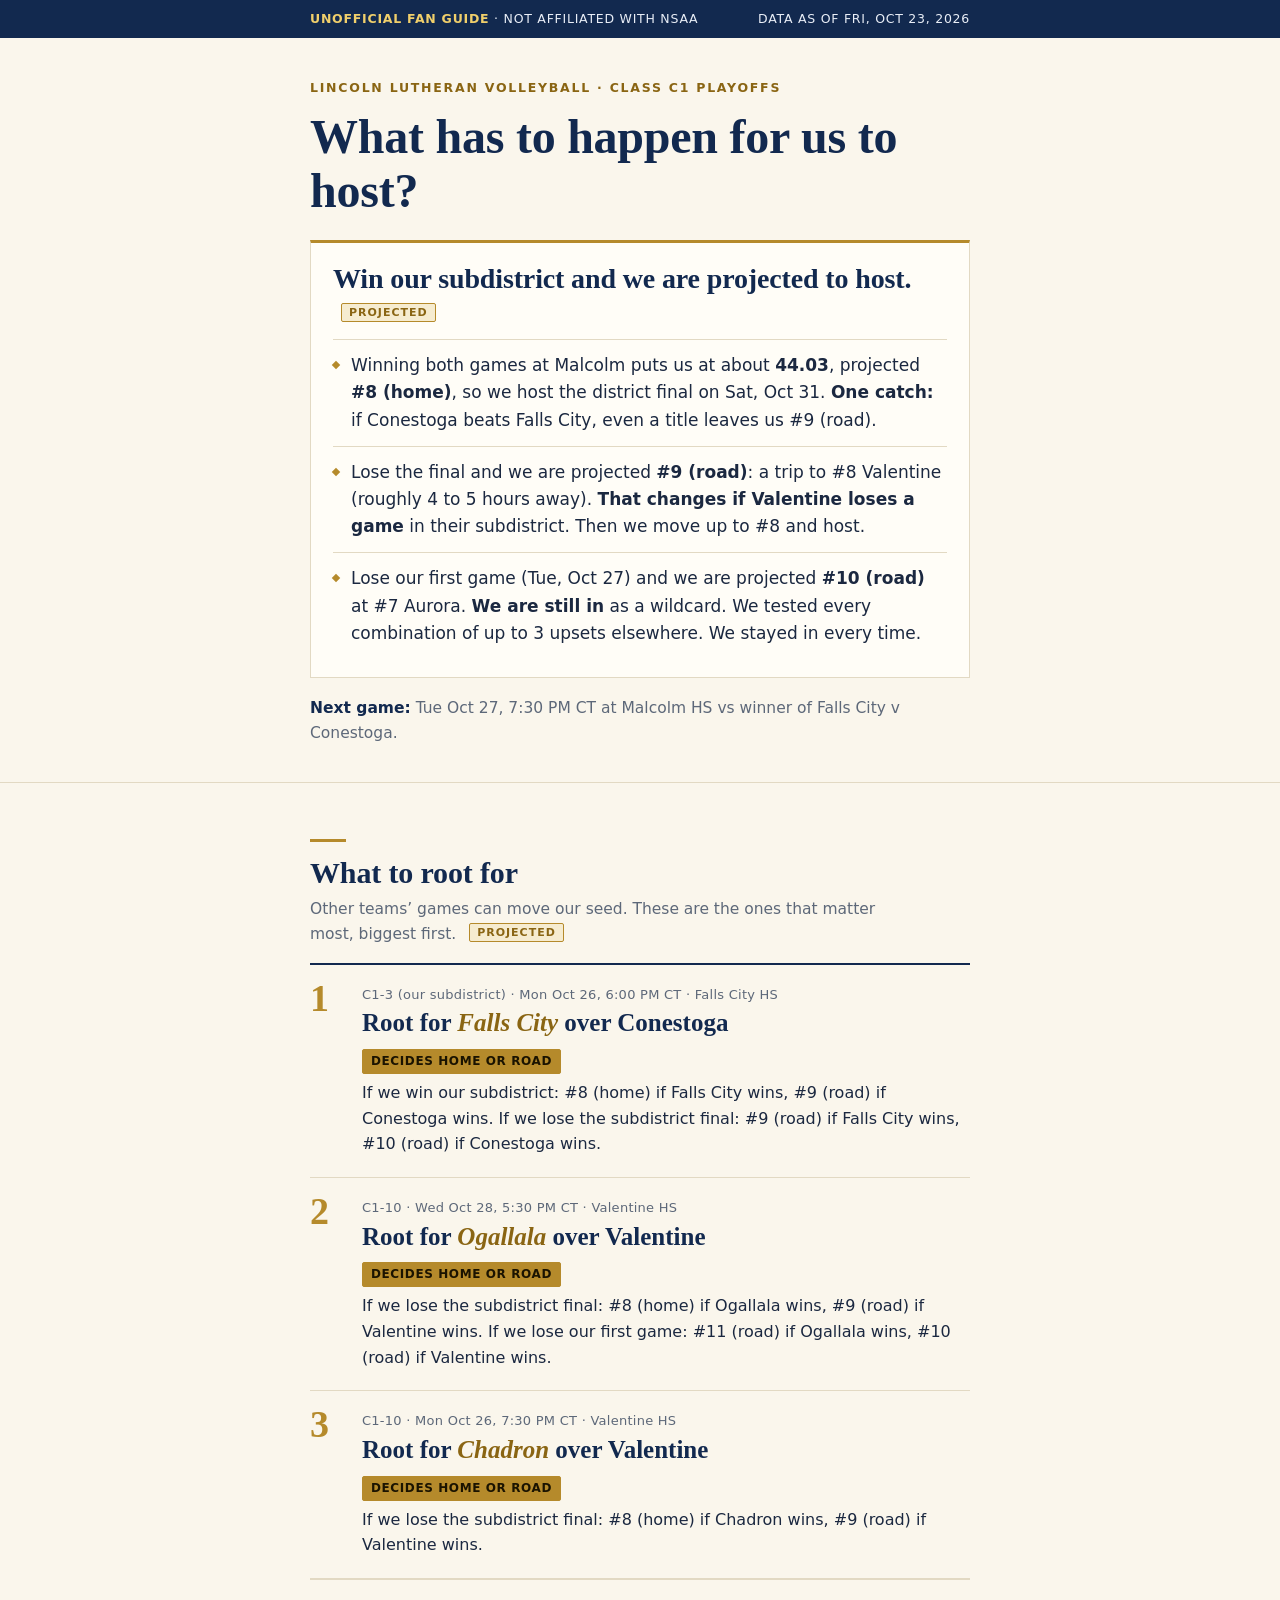
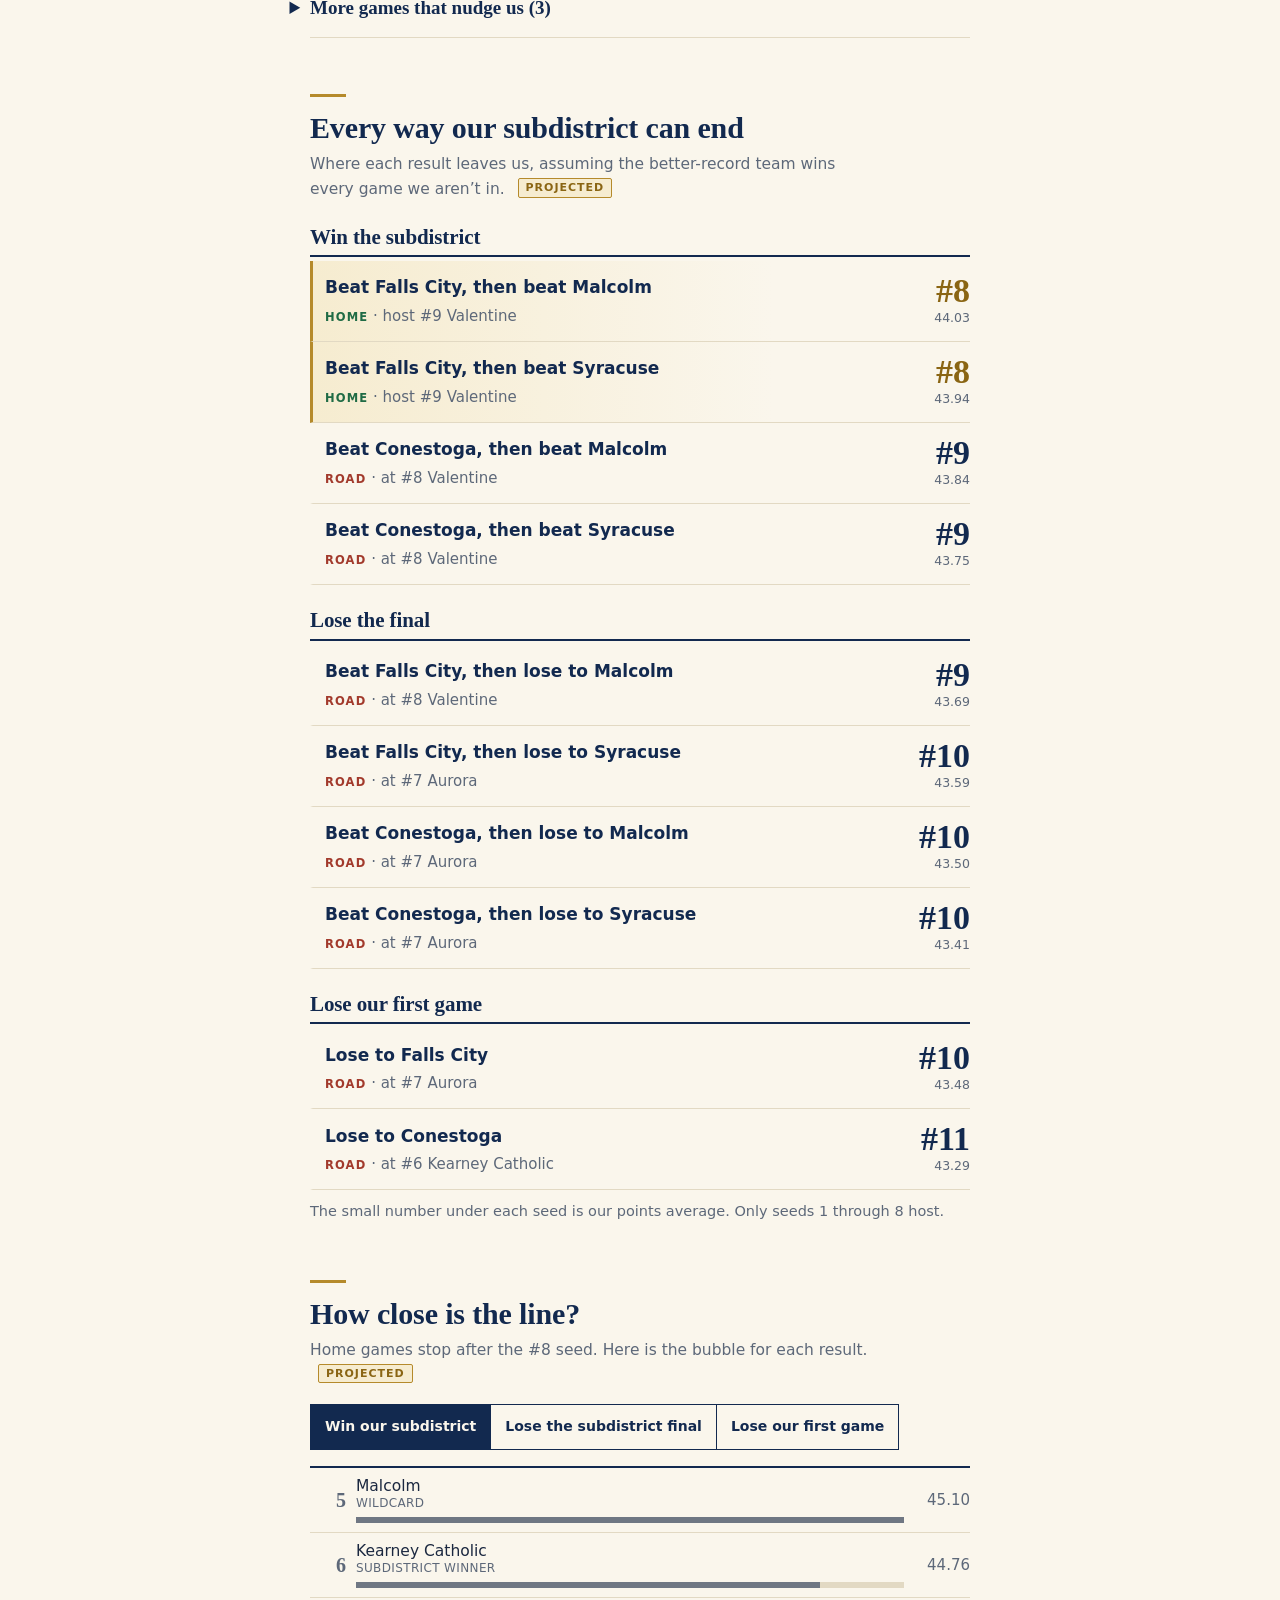
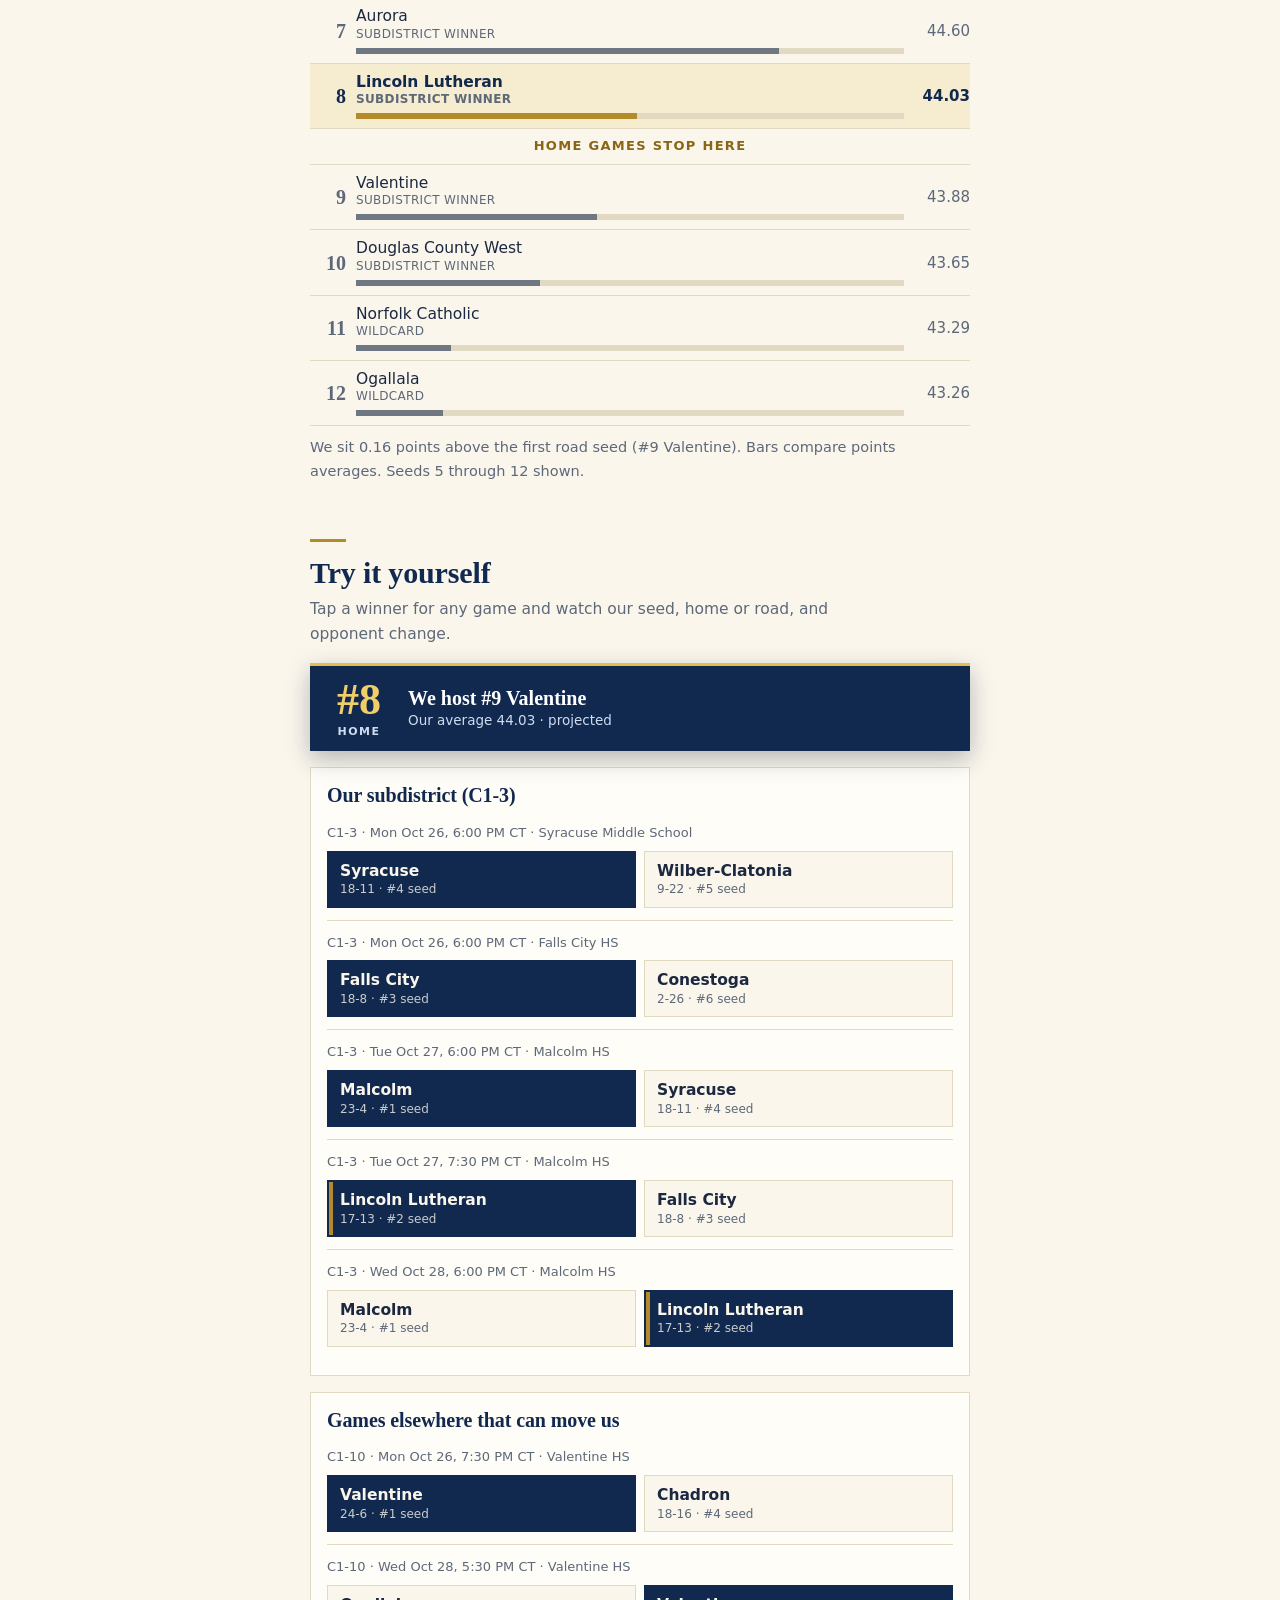
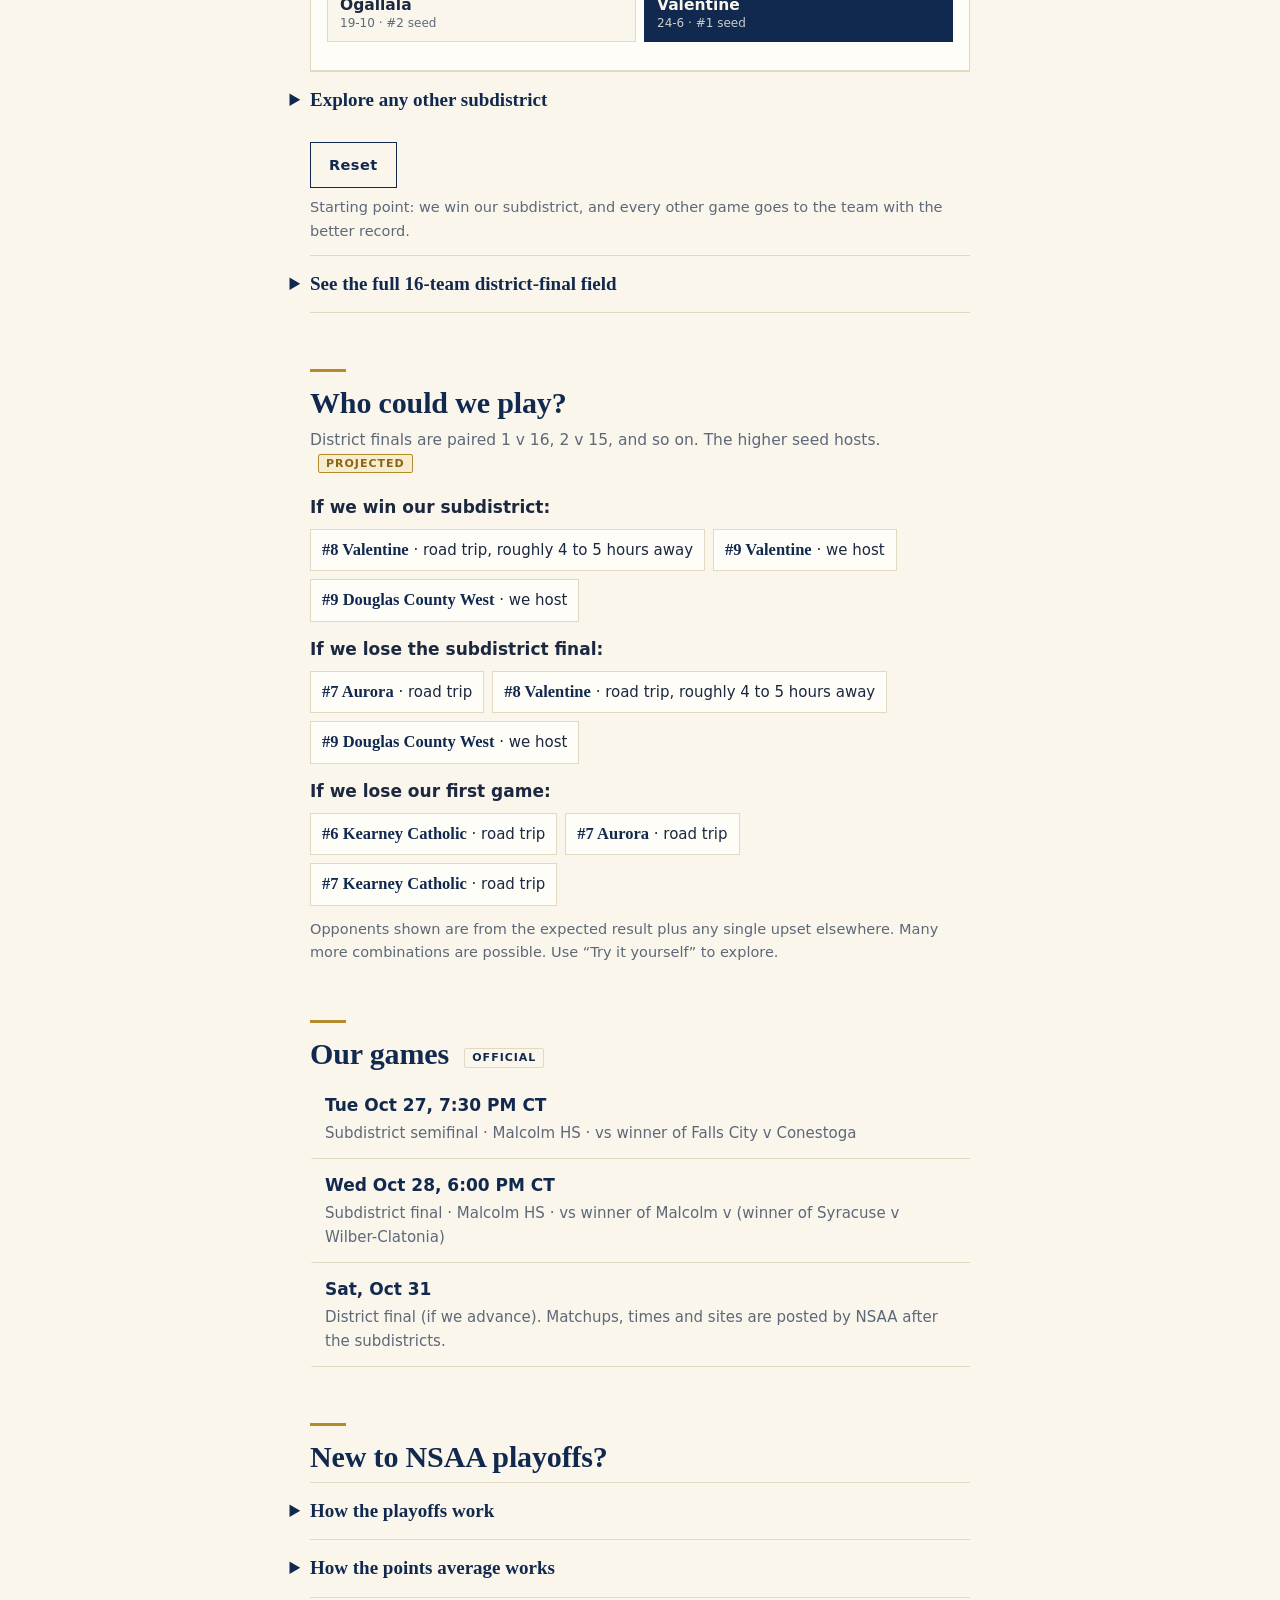
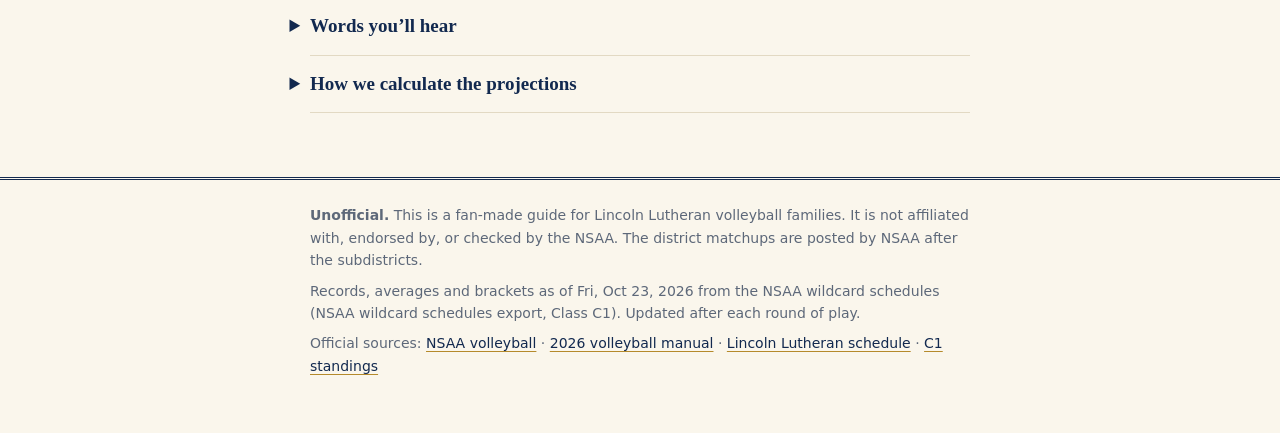
==== index.html @ bde87df2 "Add files via upload" ====
<!doctype html>
<html lang="en">
<head>
<meta charset="utf-8">
<meta name="viewport" content="width=device-width, initial-scale=1, viewport-fit=cover">
<meta name="robots" content="noindex, nofollow">
<title>Lincoln Lutheran Volleyball: Playoff Guide</title>
<meta name="description" content="What has to happen for Lincoln Lutheran volleyball to host the C1 district final, who we could play, and what to root for. Unofficial fan guide.">
<meta property="og:title" content="Lincoln Lutheran Volleyball: Playoff Guide">
<meta property="og:description" content="What has to happen, who we could play, and what to root for. Unofficial fan guide, not affiliated with NSAA.">
<meta name="theme-color" content="#12294f">
<link rel="stylesheet" href="styles.css">
</head>
<body>

<div class="banner" role="note">
  <div class="wrap">
    <span><b>Unofficial fan guide</b> &middot; Not affiliated with NSAA</span>
    <span id="asof">Data as of &hellip;</span>
  </div>
</div>

<header class="hero">
  <div class="wrap">
    <div class="kicker">Lincoln Lutheran Volleyball &middot; Class C1 playoffs</div>
    <h1>What has to happen for us to host?</h1>
    <div class="answer" id="answer"></div>
    <p class="next" id="next"></p>
  </div>
</header>

<main class="wrap">
  <noscript><p>This guide needs JavaScript turned on to calculate the scenarios.</p></noscript>

  <section aria-labelledby="h-root">
    <h2 id="h-root">What to root for</h2>
    <p class="sub">Other teams&rsquo; games can move our seed. These are the ones that matter most, biggest first. <span class="chip proj">Projected</span></p>
    <div class="roots" id="roots"></div>
    <div id="more-roots"></div>
  </section>

  <section aria-labelledby="h-paths">
    <h2 id="h-paths">Every way our subdistrict can end</h2>
    <p class="sub">Where each result leaves us, assuming the better-record team wins every game we aren&rsquo;t in. <span class="chip proj">Projected</span></p>
    <div id="paths"></div>
  </section>

  <section aria-labelledby="h-line">
    <h2 id="h-line">How close is the line?</h2>
    <p class="sub">Home games stop after the #8 seed. Here is the bubble for each result. <span class="chip proj">Projected</span></p>
    <div class="seg" id="seg" role="group" aria-label="Pick a result"></div>
    <div class="ladder" id="ladder"></div>
    <p class="small muted" id="ladder-cap" style="margin-top:10px"></p>
  </section>

  <section aria-labelledby="h-try">
    <h2 id="h-try">Try it yourself</h2>
    <p class="sub">Tap a winner for any game and watch our seed, home or road, and opponent change.</p>
    <div class="result" id="result" aria-live="polite"></div>
    <div class="panel"><h3>Our subdistrict (C1-3)</h3><div id="pick-ours"></div></div>
    <div class="panel"><h3>Games elsewhere that can move us</h3><div id="pick-else"></div></div>
    <details id="all-subs-wrap"><summary>Explore any other subdistrict</summary><div id="all-subs"></div></details>
    <button class="reset" id="reset" type="button">Reset</button>
    <p class="small muted" style="margin-top:8px">Starting point: we win our subdistrict, and every other game goes to the team with the better record.</p>
    <details id="field-wrap"><summary>See the full 16-team district-final field</summary><div id="field"></div></details>
  </section>

  <section aria-labelledby="h-opp">
    <h2 id="h-opp">Who could we play?</h2>
    <p class="sub">District finals are paired 1 v 16, 2 v 15, and so on. The higher seed hosts. <span class="chip proj">Projected</span></p>
    <div id="opps"></div>
  </section>

  <section aria-labelledby="h-sched">
    <h2 id="h-sched">Our games <span class="chip off">Official</span></h2>
    <div id="sched"></div>
  </section>

  <section aria-labelledby="h-learn">
    <h2 id="h-learn">New to NSAA playoffs?</h2>
    <details>
      <summary>How the playoffs work</summary>
      <dl>
        <dt>1. Subdistrict</dt><dd>Our group of 6 teams plays a single-elimination tournament. Only the winner moves on. We&rsquo;re the #2 seed.</dd>
        <dt>2. District final</dt><dd>16 teams: the 10 subdistrict winners plus the 6 best of the teams that lost, ranked by points average. They are paired 1 v 16, 2 v 15, down to 8 v 9. The higher seed hosts. One match, win or go home.</dd>
        <dt>3. State</dt><dd>The 8 district-final winners go to state in Lincoln, Nov 4 to 7.</dd>
      </dl>
    </details>
    <details>
      <summary>How the points average works</summary>
      <p>Every match earns points, even a loss. The amount depends on the other team&rsquo;s win rate. Our average is total points divided by games played. Playing a bigger class adds bonus points (+2 for Class B, +3 for Class A).</p>
      <div class="scroll"><table class="tbl"><thead><tr><th>Other team&rsquo;s win rate</th><th>Win</th><th>Loss</th></tr></thead><tbody>
        <tr><td>75% or more</td><td>50</td><td>39</td></tr>
        <tr><td>50% to 74%</td><td>47</td><td>36</td></tr>
        <tr><td>25% to 49%</td><td>44</td><td>33</td></tr>
        <tr><td>Under 25%</td><td>41</td><td>30</td></tr>
      </tbody></table></div>
      <p class="small" style="margin-top:10px">Two surprises for parents: a win over a weak team can <em>lower</em> our average if it&rsquo;s worth less than what we already have, and points are recalculated as opponents&rsquo; records change, so our average can move even when we don&rsquo;t play. That&rsquo;s why we root for strong teams to win.</p>
    </details>
    <details>
      <summary>Words you&rsquo;ll hear</summary>
      <dl>
        <dt>Seed</dt><dd>Our rank in the 16-team district-final field, from our points average.</dd>
        <dt>Host</dt><dd>Seeds 1 through 8 play at home in the district final. Seeds 9 through 16 travel.</dd>
        <dt>Wildcard</dt><dd>A team that lost its subdistrict but is one of the 6 best by average, so it still reaches the district final.</dd>
        <dt>Official vs. projected</dt><dd>Records, averages, brackets and times come from NSAA. Seeds, home or road, and opponents are our projections until NSAA posts the district matchups.</dd>
      </dl>
    </details>
    <details>
      <summary>How we calculate the projections</summary>
      <p>Our scenario engine uses NSAA&rsquo;s published rules and your team&rsquo;s real schedule data. It re-scores every team&rsquo;s games as records change, picks the 16-team field, and seeds it by average. For games we can&rsquo;t control, it assumes the team with the better record wins, which is why we show &ldquo;what if&rdquo; results instead of odds.</p>
      <p class="small muted">Not modeled: playoff games in other classes that could change an opponent&rsquo;s record, and any NSAA tie-break details. Always check NSAA for the official word.</p>
    </details>
  </section>
</main>

<footer>
  <div class="wrap">
    <p><b>Unofficial.</b> This is a fan-made guide for Lincoln Lutheran volleyball families. It is not affiliated with, endorsed by, or checked by the NSAA. The district matchups are posted by NSAA after the subdistricts.</p>
    <p id="foot-asof"></p>
    <p>Official sources: <a href="https://nsaahome.org/volleyball/">NSAA volleyball</a> &middot; <a href="https://secure.nsaahome.org/textfile/volley/vbmanual.pdf">2026 volleyball manual</a> &middot; <a href="https://secure.nsaahome.org/wildcards/schedules/index.php?class=C1&amp;sid=78&amp;sport=vb">Lincoln Lutheran schedule</a> &middot; <a href="https://secure.nsaahome.org/nsaaforms/regions/standings.php?sport=vb&amp;class=C1">C1 standings</a></p>
  </div>
</footer>

<script src="data.js"></script>
<script src="engine.js"></script>
<script src="app.js"></script>
</body>
</html>
---- styles.css ----
/* Lincoln Lutheran Playoff Guide: editorial navy, cream and gold.
   System fonts only (no external requests). */
:root {
  --serif: "Iowan Old Style", "Palatino Linotype", Palatino, "Book Antiqua", Charter, Georgia, serif;
  --sans: system-ui, -apple-system, "Segoe UI", Roboto, "Helvetica Neue", Arial, sans-serif;
  --paper: #faf6ec;
  --panel: #fffdf7;
  --ink: #1b2840;
  --head: #12294f;
  --muted: #5d6879;
  --line: #e2d9c3;
  --rule: #12294f;
  --gold: #b58a2b;
  --gold-text: #8a6513;
  --gold-soft: #f6ecd0;
  --good: #1f6b45;
  --bad: #a23a2c;
  --strip: #12294f;
  --focus: #1f6feb;
  color-scheme: light;
}
@media (prefers-color-scheme: dark) {
  :root:not([data-theme="light"]) {
    --paper: #0b1a33; --panel: #112447; --ink: #e9eef7; --head: #f6f1e0; --muted: #a5b3c9; --line: #25406b;
    --rule: #e6bd4a; --gold: #e6bd4a; --gold-text: #e6bd4a; --gold-soft: #2f2711; --good: #74c9a0; --bad: #f0968a;
    --strip: #0e2142; --focus: #7db4ff; color-scheme: dark;
  }
}
* { box-sizing: border-box; }
html { -webkit-text-size-adjust: 100%; scroll-behavior: smooth; }
@media (prefers-reduced-motion: reduce) { html { scroll-behavior: auto; } * { transition: none !important; } }
body { margin: 0; background: var(--paper); color: var(--ink); font: 17px/1.6 var(--sans); padding-bottom: env(safe-area-inset-bottom, 0); }
:focus-visible { outline: 3px solid var(--focus); outline-offset: 2px; }
.wrap { max-width: 700px; margin: 0 auto; padding: 0 20px; }
h1, h2, h3, .cond { font-family: var(--serif); font-weight: 600; color: var(--head); letter-spacing: -0.005em; line-height: 1.12; margin: 0; }
h1 { font-size: clamp(34px, 8vw, 48px); }
h2 { font-size: 30px; margin: 56px 0 8px; }
h3 { font-size: 20px; margin: 0 0 4px; }
p { margin: 0 0 12px; }
a { color: var(--head); text-decoration-color: var(--gold); text-underline-offset: 3px; }
.muted { color: var(--muted); }
.small { font-size: 14.5px; }
.sub { color: var(--muted); font-size: 15.5px; margin: 0 0 16px; max-width: 58ch; }
h2::before { content: ""; display: block; width: 36px; height: 3px; background: var(--gold); margin-bottom: 14px; }

/* top strip */
.banner { background: var(--strip); color: #e9eef7; font-size: 12.5px; letter-spacing: .06em; text-transform: uppercase; }
.banner .wrap { padding-top: 9px; padding-bottom: 9px; display: flex; gap: 4px 16px; flex-wrap: wrap; justify-content: space-between; }
.banner b { color: #f0cf6b; font-weight: 700; }

/* hero */
.hero { padding: 40px 0 36px; border-bottom: 1px solid var(--line); }
.kicker { color: var(--gold-text); font-weight: 700; font-size: 12.5px; letter-spacing: .14em; text-transform: uppercase; margin-bottom: 12px; }
.hero h1 { margin-bottom: 22px; }
.answer { background: var(--panel); border: 1px solid var(--line); border-top: 3px solid var(--gold); padding: 20px 22px 18px; }
.answer .big { font-size: 28px; margin-bottom: 14px; }
.answer ul { margin: 0; padding: 0; list-style: none; }
.answer li { padding: 12px 0 12px 18px; border-top: 1px solid var(--line); position: relative; }
.answer li::before { content: ""; position: absolute; left: 0; top: 22px; width: 6px; height: 6px; background: var(--gold); transform: rotate(45deg); }
.next { margin: 18px 0 0; font-size: 15.5px; color: var(--muted); }
.next b { color: var(--head); }

/* chips and tags */
.chip { display: inline-block; font: 700 11px/1.6 var(--sans); letter-spacing: .09em; text-transform: uppercase; padding: 0 7px; margin-left: 8px; vertical-align: 3px; border: 1px solid; border-radius: 2px; }
.chip.proj { color: var(--gold-text); border-color: var(--gold); background: var(--gold-soft); }
.chip.off { color: var(--head); border-color: var(--line); background: transparent; }
.tag { display: inline-block; font-size: 12px; font-weight: 700; letter-spacing: .05em; text-transform: uppercase; padding: 2px 8px; margin: 0 6px 6px 0; border: 1px solid var(--line); color: var(--muted); border-radius: 2px; }
.tag.host { background: var(--gold); border-color: var(--gold); color: #1a1300; }
.tag.mid { border-color: var(--head); color: var(--head); }

/* rooting list (numbered) */
.roots { counter-reset: r; border-top: 2px solid var(--rule); }
.root { counter-increment: r; padding: 20px 0 20px 52px; border-bottom: 1px solid var(--line); position: relative; }
.root::before { content: counter(r); position: absolute; left: 0; top: 14px; font: 600 38px/1 var(--serif); color: var(--gold); width: 40px; text-align: left; }
details .root::before { content: ""; }
details .root { padding-left: 0; counter-increment: none; }
.root .when { font-size: 13px; color: var(--muted); letter-spacing: .02em; }
.root .pick { font: 600 25px/1.18 var(--serif); color: var(--head); margin: 3px 0 8px; }
.root .pick em { font-style: italic; color: var(--gold-text); }
.root .why { font-size: 16px; margin: 0; color: var(--ink); }

/* scoreboard-style scenario table */
.group { margin-top: 24px; }
.group h3 { display: flex; justify-content: space-between; align-items: baseline; gap: 8px; padding-bottom: 6px; border-bottom: 2px solid var(--rule); font-size: 21px; }
.row { display: grid; grid-template-columns: 1fr auto; gap: 2px 14px; padding: 13px 0 13px 12px; border-bottom: 1px solid var(--line); align-items: center; border-left: 3px solid transparent; }
.row.host { border-left-color: var(--gold); background: linear-gradient(90deg, var(--gold-soft), transparent 70%); }
.row .how { font-weight: 600; color: var(--head); }
.row .res { font-size: 15px; color: var(--muted); grid-column: 1; }
.row .seedbox { grid-column: 2; grid-row: 1 / span 2; text-align: right; min-width: 70px; }
.seedbox .n { font: 600 34px/1 var(--serif); color: var(--head); font-variant-numeric: lining-nums; }
.row.host .seedbox .n { color: var(--gold-text); }
.seedbox .a { font-size: 12.5px; color: var(--muted); font-variant-numeric: tabular-nums; }
.hr { font-weight: 800; font-size: 11.5px; letter-spacing: .1em; text-transform: uppercase; }
.hr.home { color: var(--good); } .hr.road { color: var(--bad); }

/* the bubble: points ladder */
.seg { display: flex; flex-wrap: wrap; gap: 0; margin: 4px 0 16px; border: 1px solid var(--head); width: fit-content; max-width: 100%; }
.seg button { font: 600 14px/1.2 var(--sans); padding: 10px 14px; min-height: 44px; border: 0; border-right: 1px solid var(--head); background: transparent; color: var(--head); cursor: pointer; }
.seg button:last-child { border-right: 0; }
.seg button[aria-pressed="true"] { background: var(--head); color: var(--paper); }
.ladder { border-top: 2px solid var(--rule); }
.lrow { display: grid; grid-template-columns: 36px 1fr 56px; gap: 10px; align-items: center; padding: 9px 0; border-bottom: 1px solid var(--line); }
.lrow .s { font: 600 20px/1 var(--serif); color: var(--muted); text-align: right; }
.lrow .t { font-size: 15.5px; line-height: 1.25; }
.lrow .t small { display: block; font-size: 12px; color: var(--muted); letter-spacing: .03em; text-transform: uppercase; }
.lrow .bar { height: 6px; background: var(--line); margin-top: 6px; position: relative; }
.lrow .bar i { position: absolute; left: 0; top: 0; bottom: 0; background: var(--head); opacity: .55; }
.lrow .v { text-align: right; font-size: 15px; font-variant-numeric: tabular-nums; color: var(--muted); }
.lrow.us { background: var(--gold-soft); }
.lrow.us .s, .lrow.us .t, .lrow.us .v { color: var(--head); font-weight: 700; }
.lrow.us .bar i { background: var(--gold); opacity: 1; }
.lrow.cut { border-bottom: 2px dashed var(--gold); }
.lcap { font-size: 13px; color: var(--gold-text); text-align: center; letter-spacing: .1em; text-transform: uppercase; font-weight: 700; padding: 7px 0; border-bottom: 1px solid var(--line); }

/* scoreboard result strip (picker) */
.panel { background: var(--panel); border: 1px solid var(--line); padding: 16px; margin-top: 16px; }
.result { position: sticky; top: 8px; z-index: 5; background: var(--strip); color: #fff; padding: 12px 16px; display: grid; grid-template-columns: auto 1fr; gap: 16px; align-items: center; border-top: 3px solid #e6bd4a; box-shadow: 0 8px 22px rgba(10, 20, 45, .28); }
.result .n { font: 600 44px/1 var(--serif); color: #f0cf6b; text-align: center; min-width: 66px; }
.result .n small { display: block; font: 700 11px/1.4 var(--sans); letter-spacing: .14em; color: #cfdcf0; margin-top: 2px; }
.result .t { font: 600 20px/1.2 var(--serif); }
.result .s { font-size: 13.5px; color: #cfdcf0; }
.game { padding: 12px 0; border-bottom: 1px solid var(--line); }
.game:last-child { border-bottom: 0; }
.game .meta { font-size: 13px; color: var(--muted); margin-bottom: 7px; }
.pickrow { display: grid; grid-template-columns: 1fr 1fr; gap: 8px; }
button.team { font: 600 15.5px/1.2 var(--sans); text-align: left; padding: 10px 12px; min-height: 52px; border: 1px solid var(--line); background: var(--paper); color: var(--ink); cursor: pointer; }
button.team small { display: block; font-weight: 500; font-size: 12px; color: var(--muted); margin-top: 2px; }
button.team[aria-pressed="true"] { border: 2px solid var(--head); background: var(--head); color: var(--paper); padding: 9px 11px; }
button.team[aria-pressed="true"] small { color: inherit; opacity: .8; }
button.team.us { box-shadow: inset 4px 0 0 var(--gold); }
button.reset { font: 700 14.5px/1 var(--sans); padding: 12px 18px; min-height: 46px; border: 1px solid var(--head); background: transparent; color: var(--head); cursor: pointer; margin-top: 14px; letter-spacing: .03em; }
.tbl { width: 100%; border-collapse: collapse; font-size: 15px; }
.tbl th, .tbl td { text-align: left; padding: 8px 10px 8px 0; border-bottom: 1px solid var(--line); vertical-align: top; }
.tbl th { color: var(--muted); font-size: 12px; letter-spacing: .08em; text-transform: uppercase; border-bottom: 2px solid var(--rule); }
.tbl tr.us td { background: var(--gold-soft); font-weight: 700; }
.scroll { overflow-x: auto; }

/* opponents */
.opps { display: flex; flex-wrap: wrap; gap: 8px; margin: 8px 0 12px; }
.opp { border: 1px solid var(--line); background: var(--panel); padding: 7px 11px; font-size: 15px; }
.opp b { color: var(--head); font-family: var(--serif); font-size: 16.5px; }

details { border-top: 1px solid var(--line); padding: 0; margin: 0; }
details:last-of-type { border-bottom: 1px solid var(--line); }
details[open] { padding-bottom: 14px; }
summary { cursor: pointer; font: 600 19px/1.3 var(--serif); color: var(--head); padding: 16px 0; min-height: 52px; list-style-position: outside; }
details h3 { margin-top: 14px; }
dl { margin: 4px 0 0; } dt { font-weight: 700; color: var(--head); margin-top: 12px; } dd { margin: 2px 0 0; }

footer { margin-top: 64px; padding: 24px 0 48px; border-top: 3px double var(--rule); color: var(--muted); font-size: 14px; }
footer p { margin-bottom: 8px; }
noscript p { background: #fff3cd; padding: 12px; margin: 16px; color: #3b2f00; }
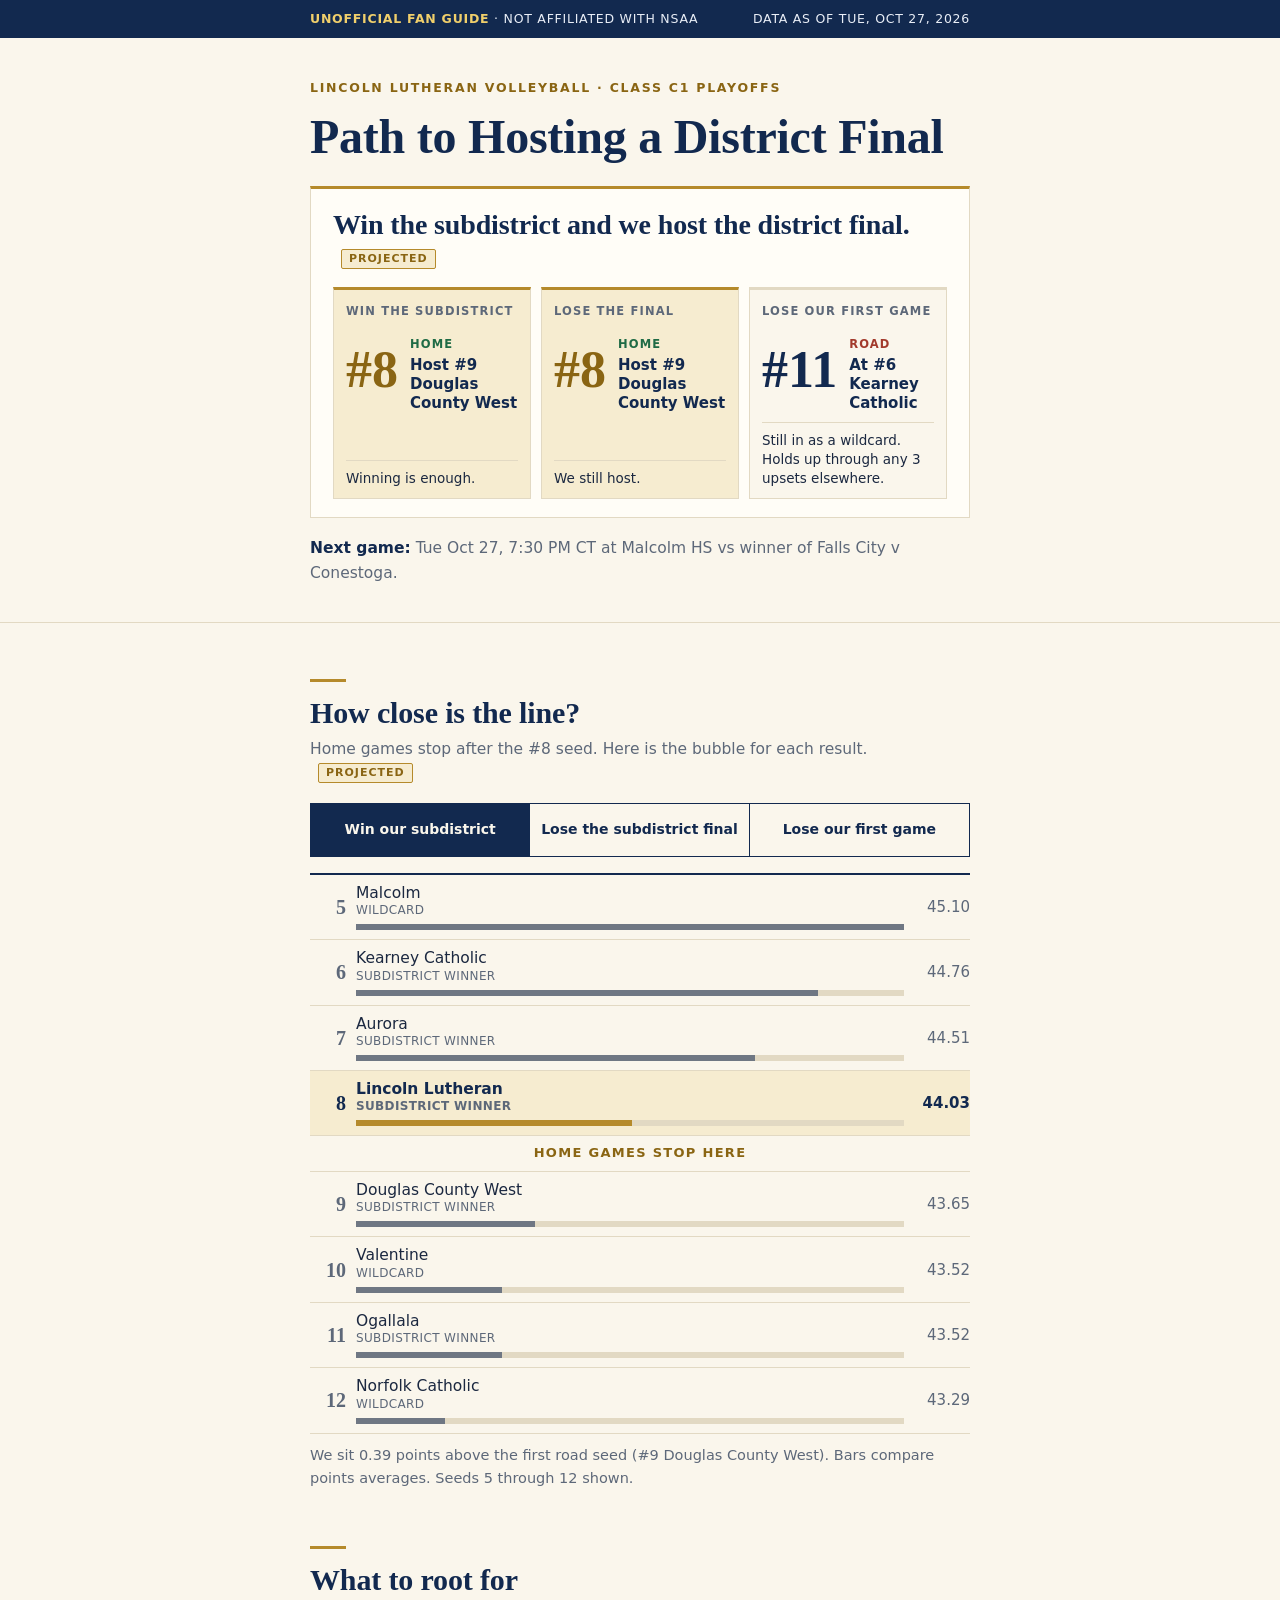
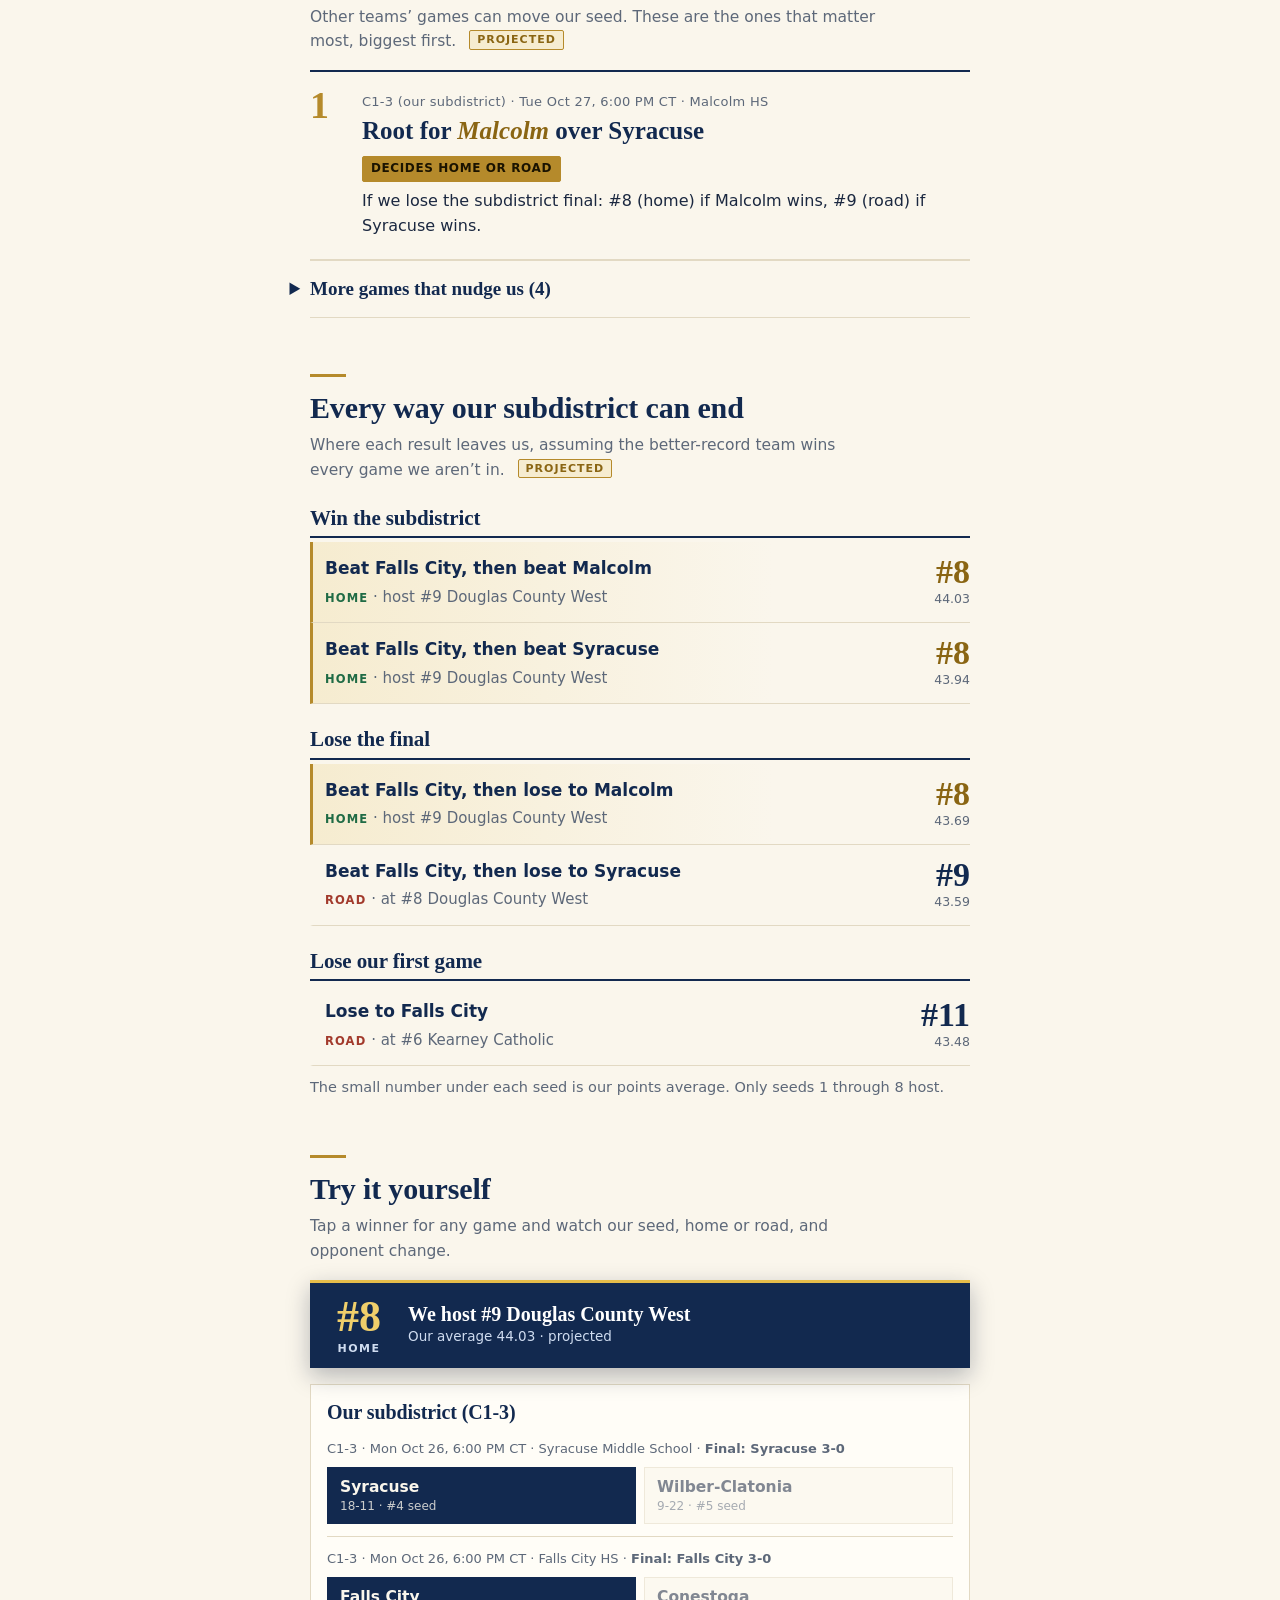
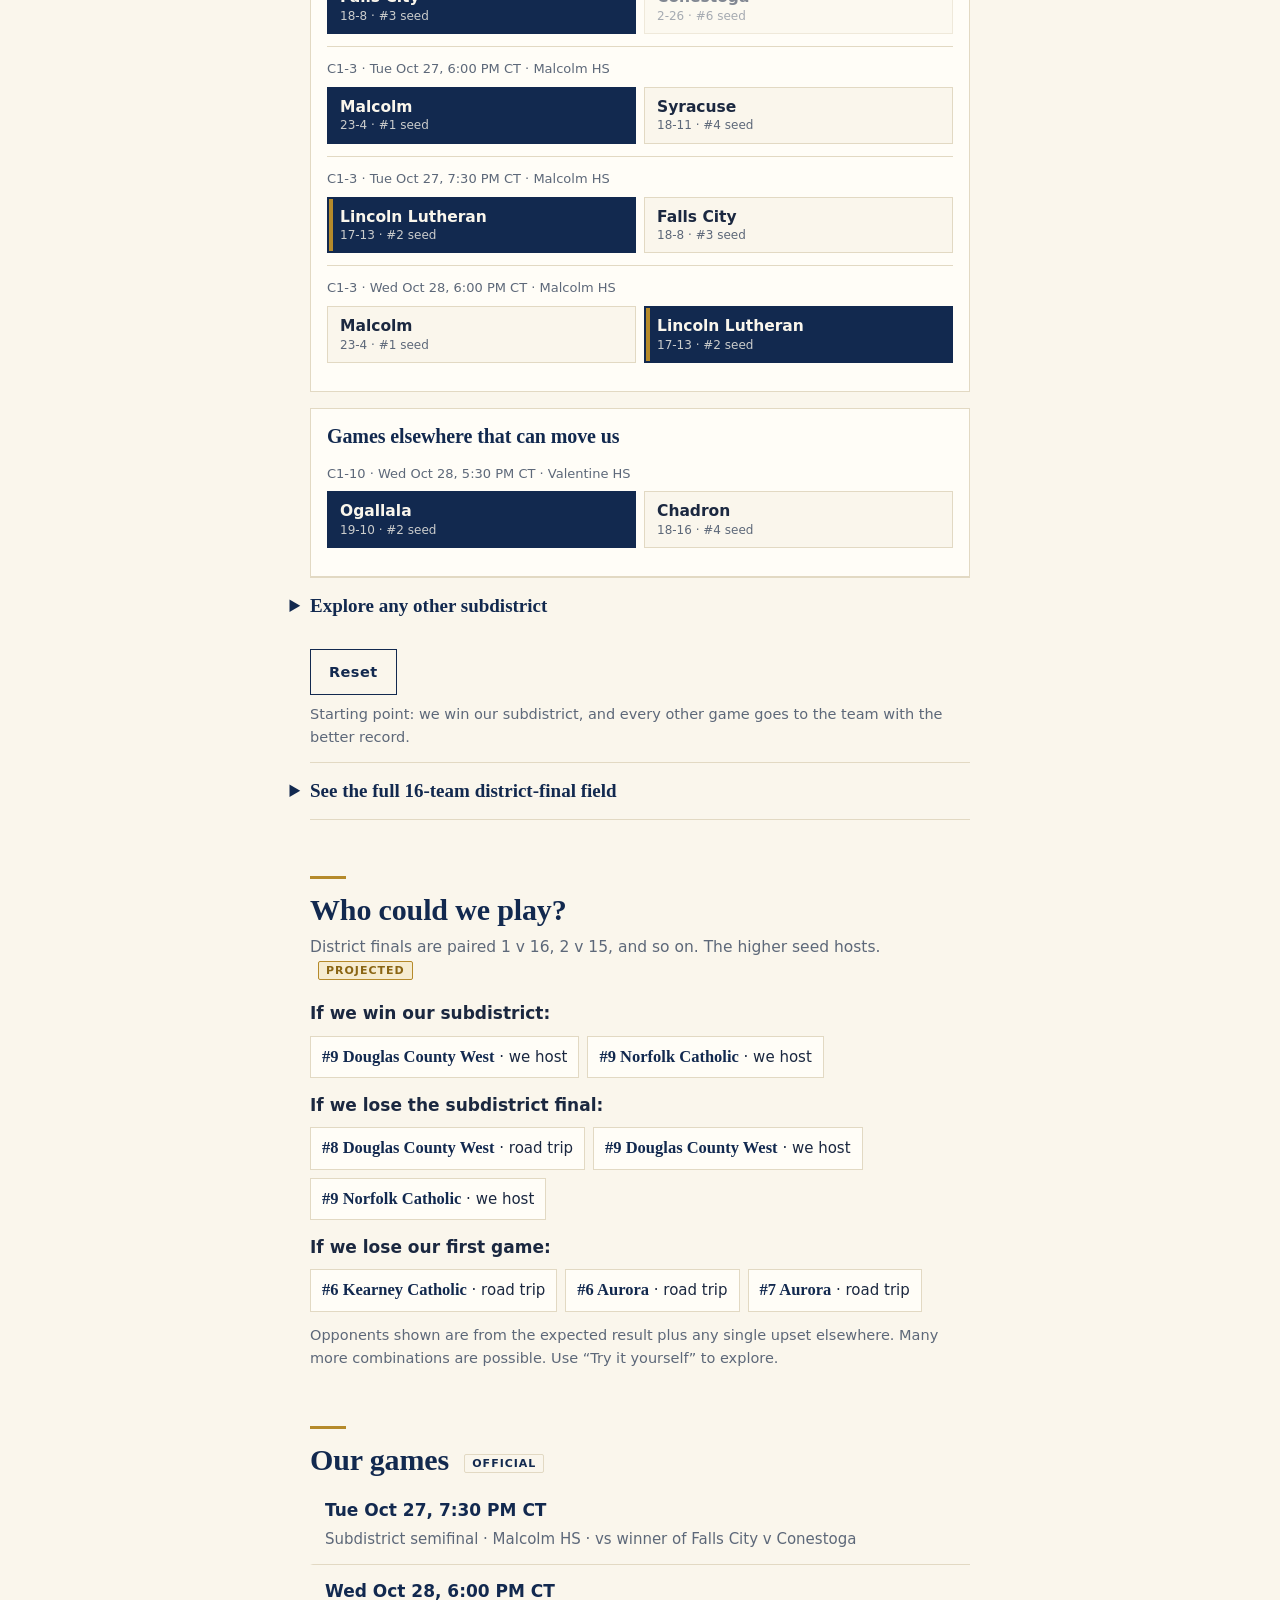
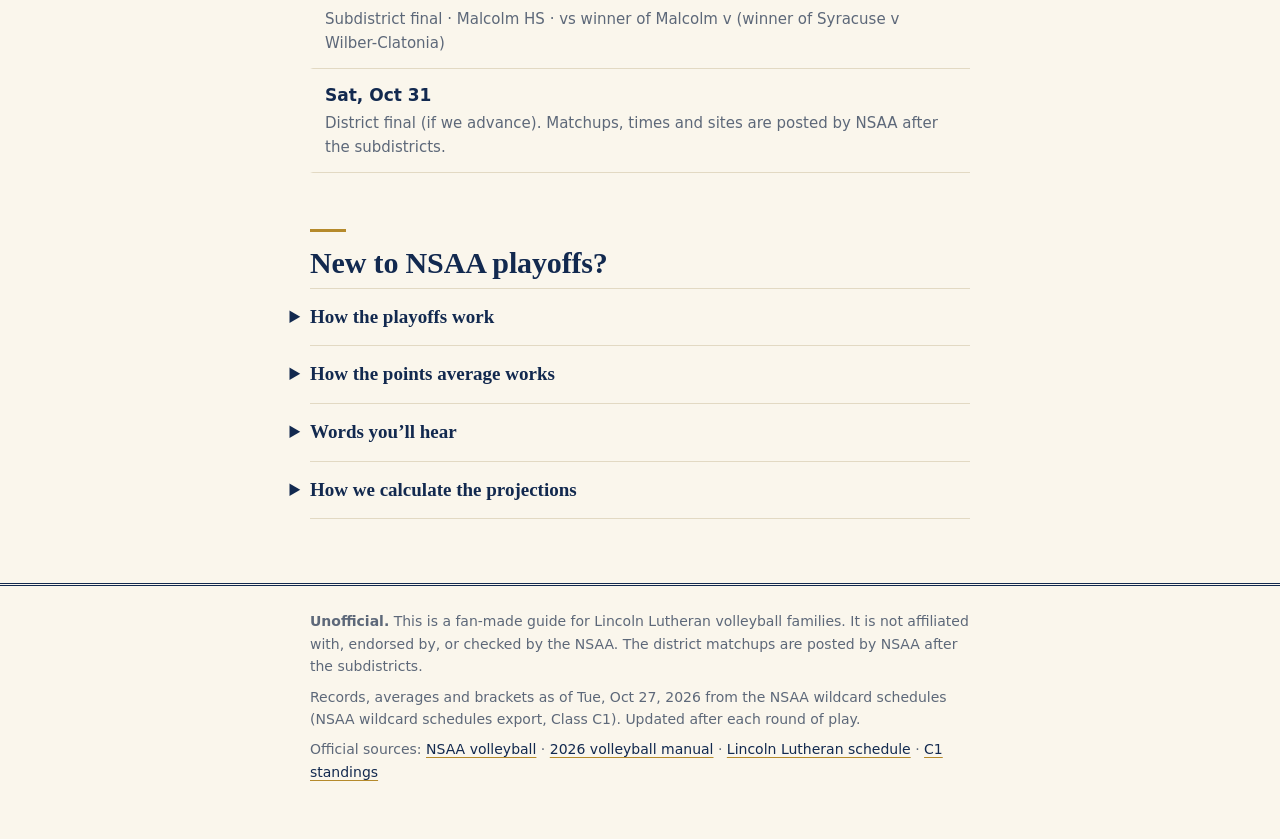
==== commit dfe81d73: "Add files via upload" ====
--- a/index.html
+++ b/index.html
@@ -23,7 +23,7 @@
 <header class="hero">
   <div class="wrap">
     <div class="kicker">Lincoln Lutheran Volleyball &middot; Class C1 playoffs</div>
-    <h1>What has to happen for us to host?</h1>
+    <h1>Path to Hosting a District Final</h1>
     <div class="answer" id="answer"></div>
     <p class="next" id="next"></p>
   </div>
@@ -31,6 +31,14 @@
 
 <main class="wrap">
   <noscript><p>This guide needs JavaScript turned on to calculate the scenarios.</p></noscript>
+
+  <section aria-labelledby="h-line">
+    <h2 id="h-line">How close is the line?</h2>
+    <p class="sub">Home games stop after the #8 seed. Here is the bubble for each result. <span class="chip proj">Projected</span></p>
+    <div class="seg" id="seg" role="group" aria-label="Pick a result"></div>
+    <div class="ladder" id="ladder"></div>
+    <p class="small muted" id="ladder-cap" style="margin-top:10px"></p>
+  </section>
 
   <section aria-labelledby="h-root">
     <h2 id="h-root">What to root for</h2>
@@ -43,14 +51,6 @@
     <h2 id="h-paths">Every way our subdistrict can end</h2>
     <p class="sub">Where each result leaves us, assuming the better-record team wins every game we aren&rsquo;t in. <span class="chip proj">Projected</span></p>
     <div id="paths"></div>
-  </section>
-
-  <section aria-labelledby="h-line">
-    <h2 id="h-line">How close is the line?</h2>
-    <p class="sub">Home games stop after the #8 seed. Here is the bubble for each result. <span class="chip proj">Projected</span></p>
-    <div class="seg" id="seg" role="group" aria-label="Pick a result"></div>
-    <div class="ladder" id="ladder"></div>
-    <p class="small muted" id="ladder-cap" style="margin-top:10px"></p>
   </section>
 
   <section aria-labelledby="h-try">
--- a/styles.css
+++ b/styles.css
@@ -57,6 +57,24 @@
 .answer ul { margin: 0; padding: 0; list-style: none; }
 .answer li { padding: 12px 0 12px 18px; border-top: 1px solid var(--line); position: relative; }
 .answer li::before { content: ""; position: absolute; left: 0; top: 22px; width: 6px; height: 6px; background: var(--gold); transform: rotate(45deg); }
+/* result tiles */
+.answer .big { margin-bottom: 4px; }
+.tiles { display: grid; grid-template-columns: repeat(3, 1fr); gap: 10px; margin-top: 16px; }
+.tile { border: 1px solid var(--line); border-top: 3px solid var(--line); background: var(--paper); padding: 12px 12px 10px; display: flex; flex-direction: column; }
+.tile.home { border-top-color: var(--gold); background: var(--gold-soft); }
+.tl { font-size: 11.5px; font-weight: 700; letter-spacing: .1em; text-transform: uppercase; color: var(--muted); }
+.trow { display: flex; align-items: center; gap: 12px; margin: 8px 0 10px; }
+.tn { font: 600 52px/0.9 var(--serif); color: var(--head); font-variant-numeric: lining-nums; }
+.tile.home .tn { color: var(--gold-text); }
+.tside { min-width: 0; }
+.tw { font-weight: 600; font-size: 15px; line-height: 1.25; color: var(--head); }
+.tm { font-size: 12.5px; color: var(--muted); margin-top: 2px; }
+.tx { font-size: 13.5px; line-height: 1.4; color: var(--ink); border-top: 1px solid var(--line); padding-top: 8px; margin-top: auto; }
+@media (max-width: 600px) {
+  .tiles { grid-template-columns: 1fr; }
+  .tn { font-size: 46px; min-width: 70px; }
+  .tw { font-size: 16px; }
+}
 .next { margin: 18px 0 0; font-size: 15.5px; color: var(--muted); }
 .next b { color: var(--head); }
 
@@ -94,8 +112,9 @@
 .hr.home { color: var(--good); } .hr.road { color: var(--bad); }
 
 /* the bubble: points ladder */
-.seg { display: flex; flex-wrap: wrap; gap: 0; margin: 4px 0 16px; border: 1px solid var(--head); width: fit-content; max-width: 100%; }
-.seg button { font: 600 14px/1.2 var(--sans); padding: 10px 14px; min-height: 44px; border: 0; border-right: 1px solid var(--head); background: transparent; color: var(--head); cursor: pointer; }
+.seg { display: grid; grid-template-columns: repeat(3, 1fr); margin: 4px 0 16px; border: 1px solid var(--head); width: 100%; }
+.seg button { font: 600 14px/1.25 var(--sans); padding: 10px 8px; min-height: 52px; border: 0; border-right: 1px solid var(--head); background: transparent; color: var(--head); cursor: pointer; text-align: center; }
+@media (max-width: 420px) { .seg button { font-size: 13px; padding: 8px 4px; } }
 .seg button:last-child { border-right: 0; }
 .seg button[aria-pressed="true"] { background: var(--head); color: var(--paper); }
 .ladder { border-top: 2px solid var(--rule); }
@@ -150,3 +169,5 @@
 footer { margin-top: 64px; padding: 24px 0 48px; border-top: 3px double var(--rule); color: var(--muted); font-size: 14px; }
 footer p { margin-bottom: 8px; }
 noscript p { background: #fff3cd; padding: 12px; margin: 16px; color: #3b2f00; }
+button.team:disabled { cursor: default; }
+button.team:disabled[aria-pressed="false"] { opacity: .55; }
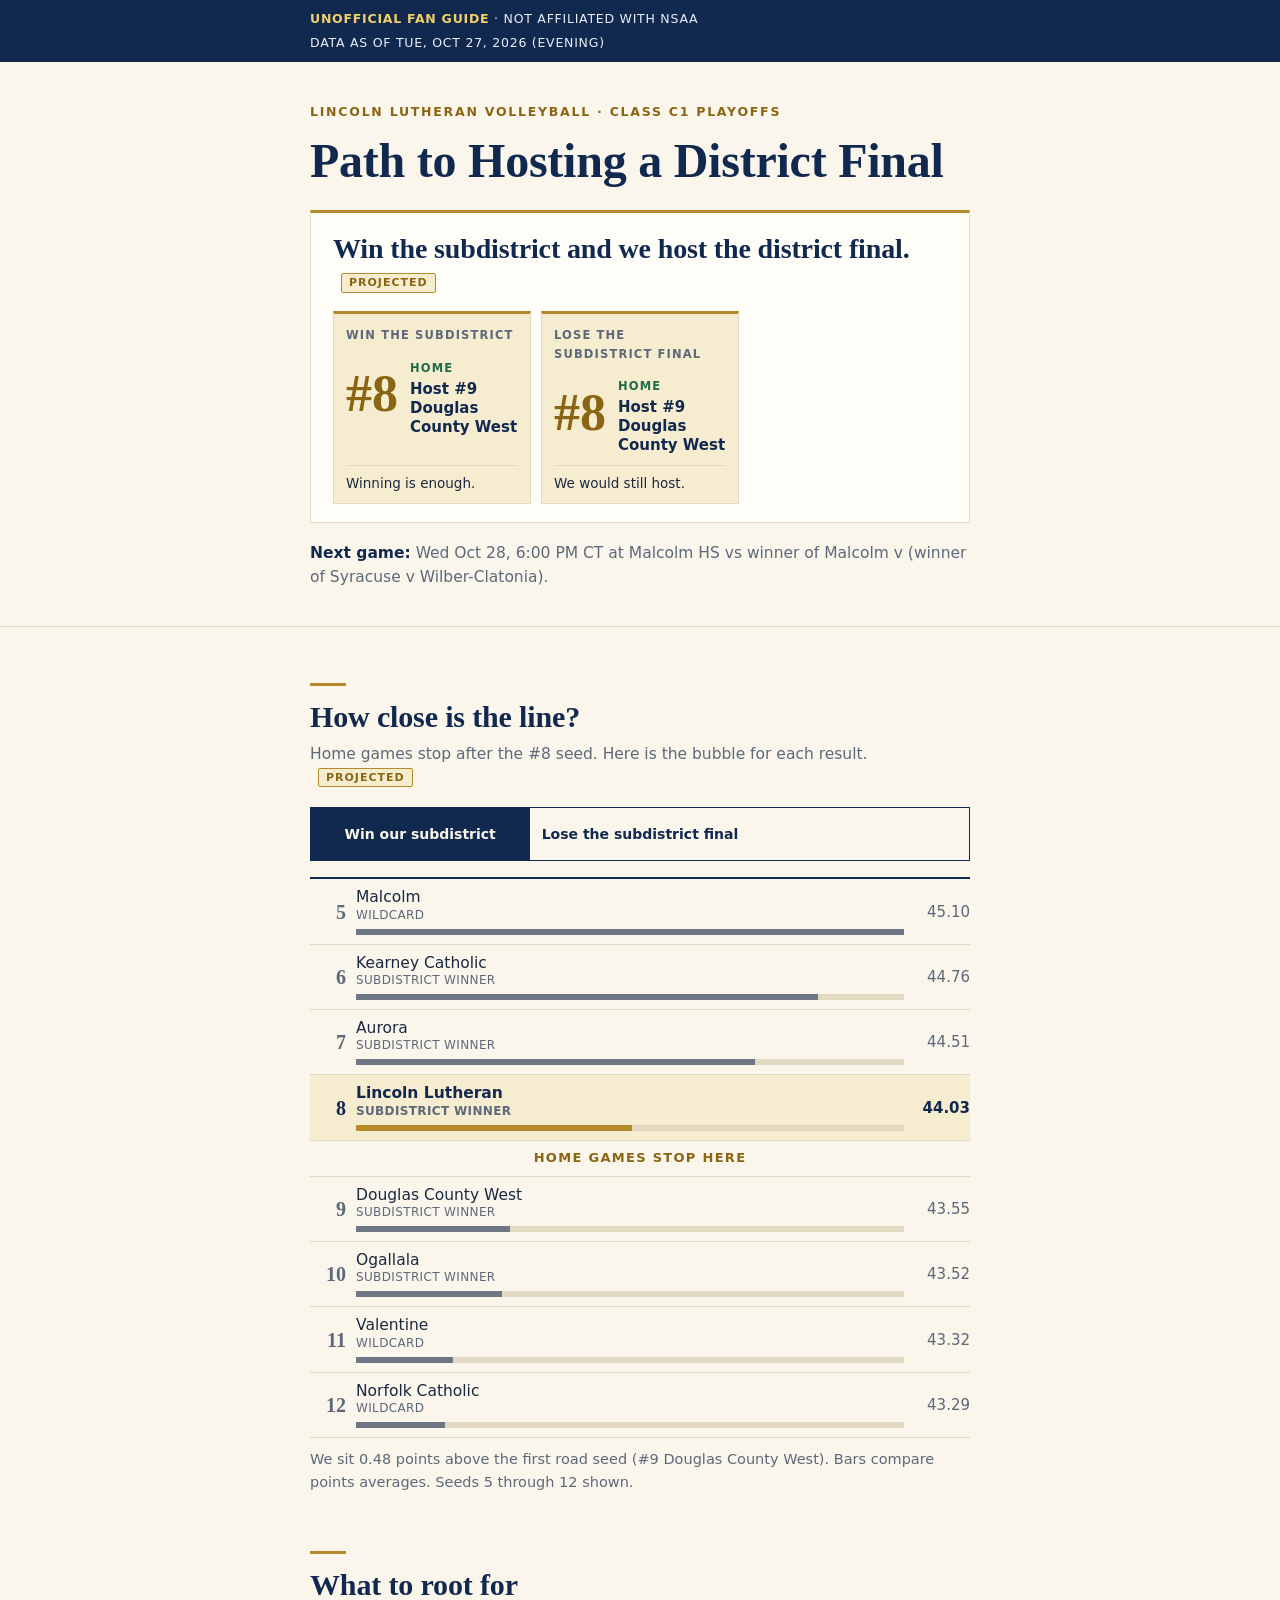
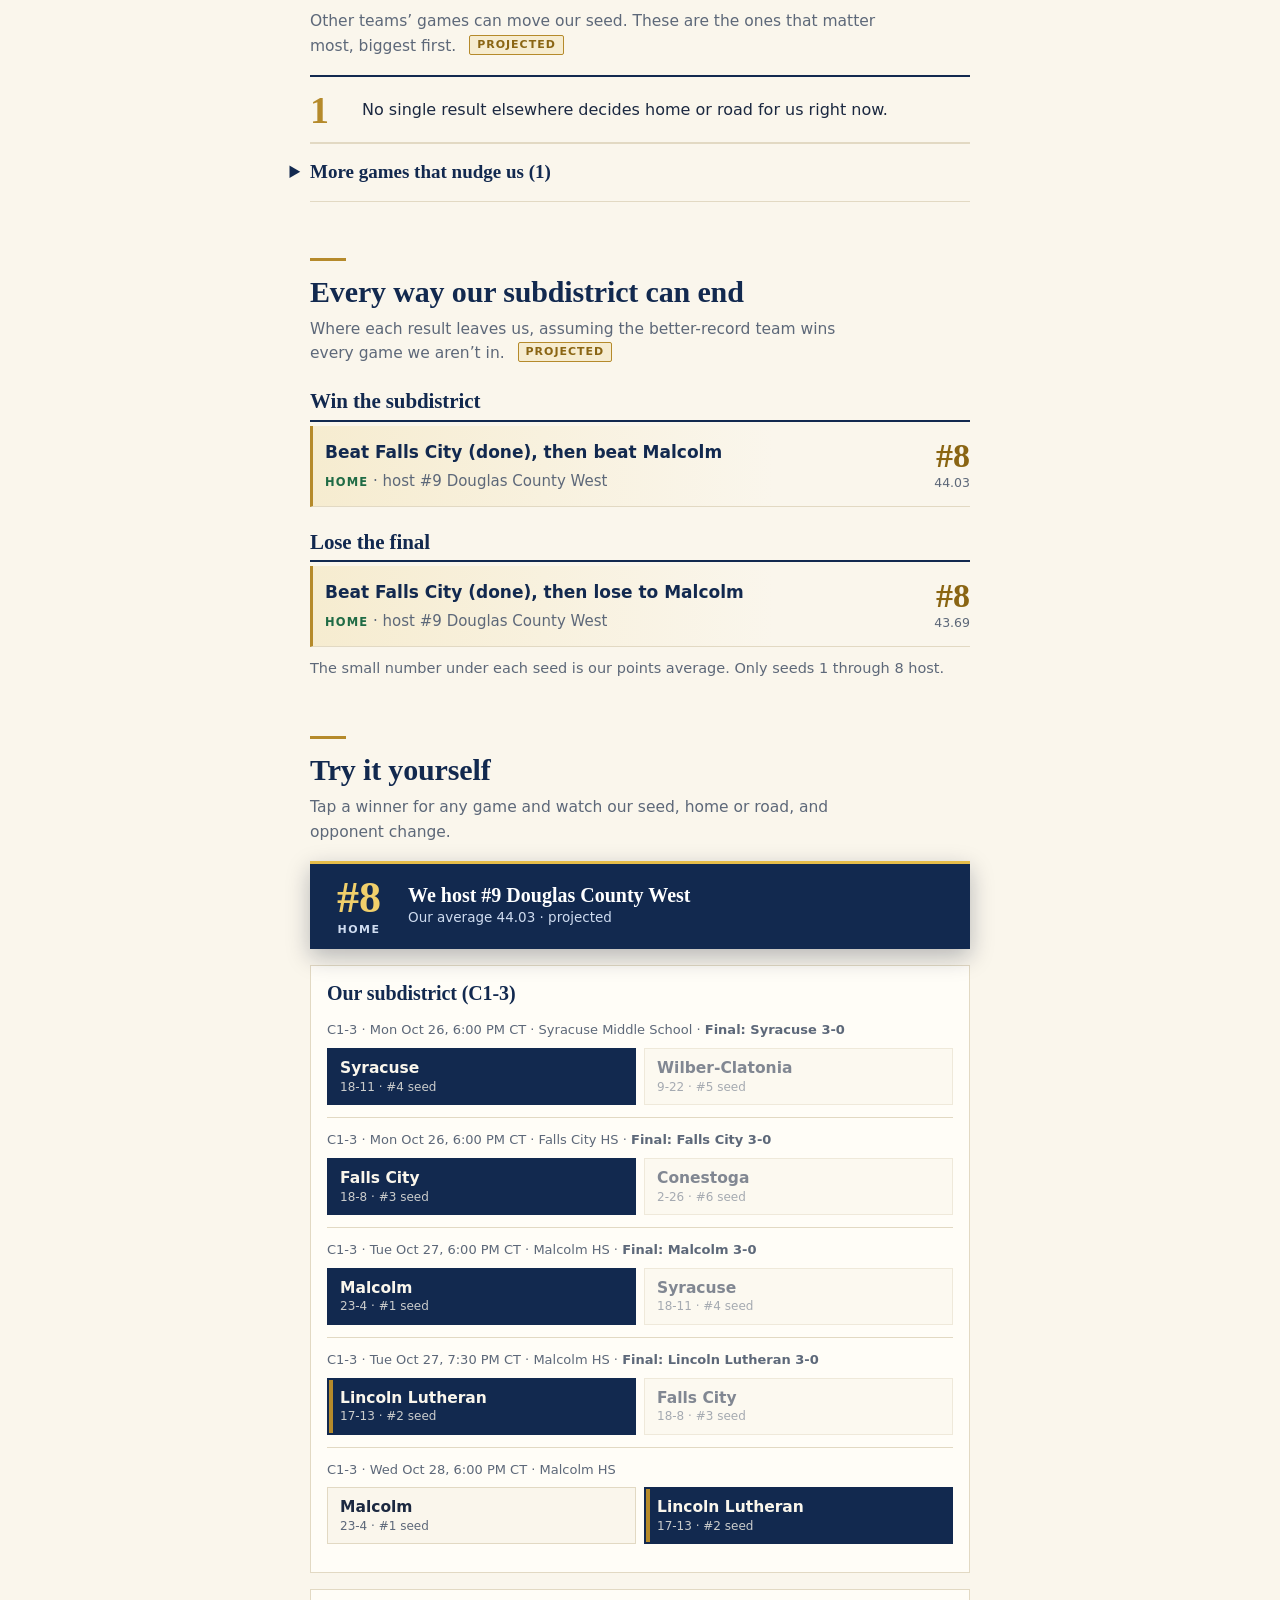
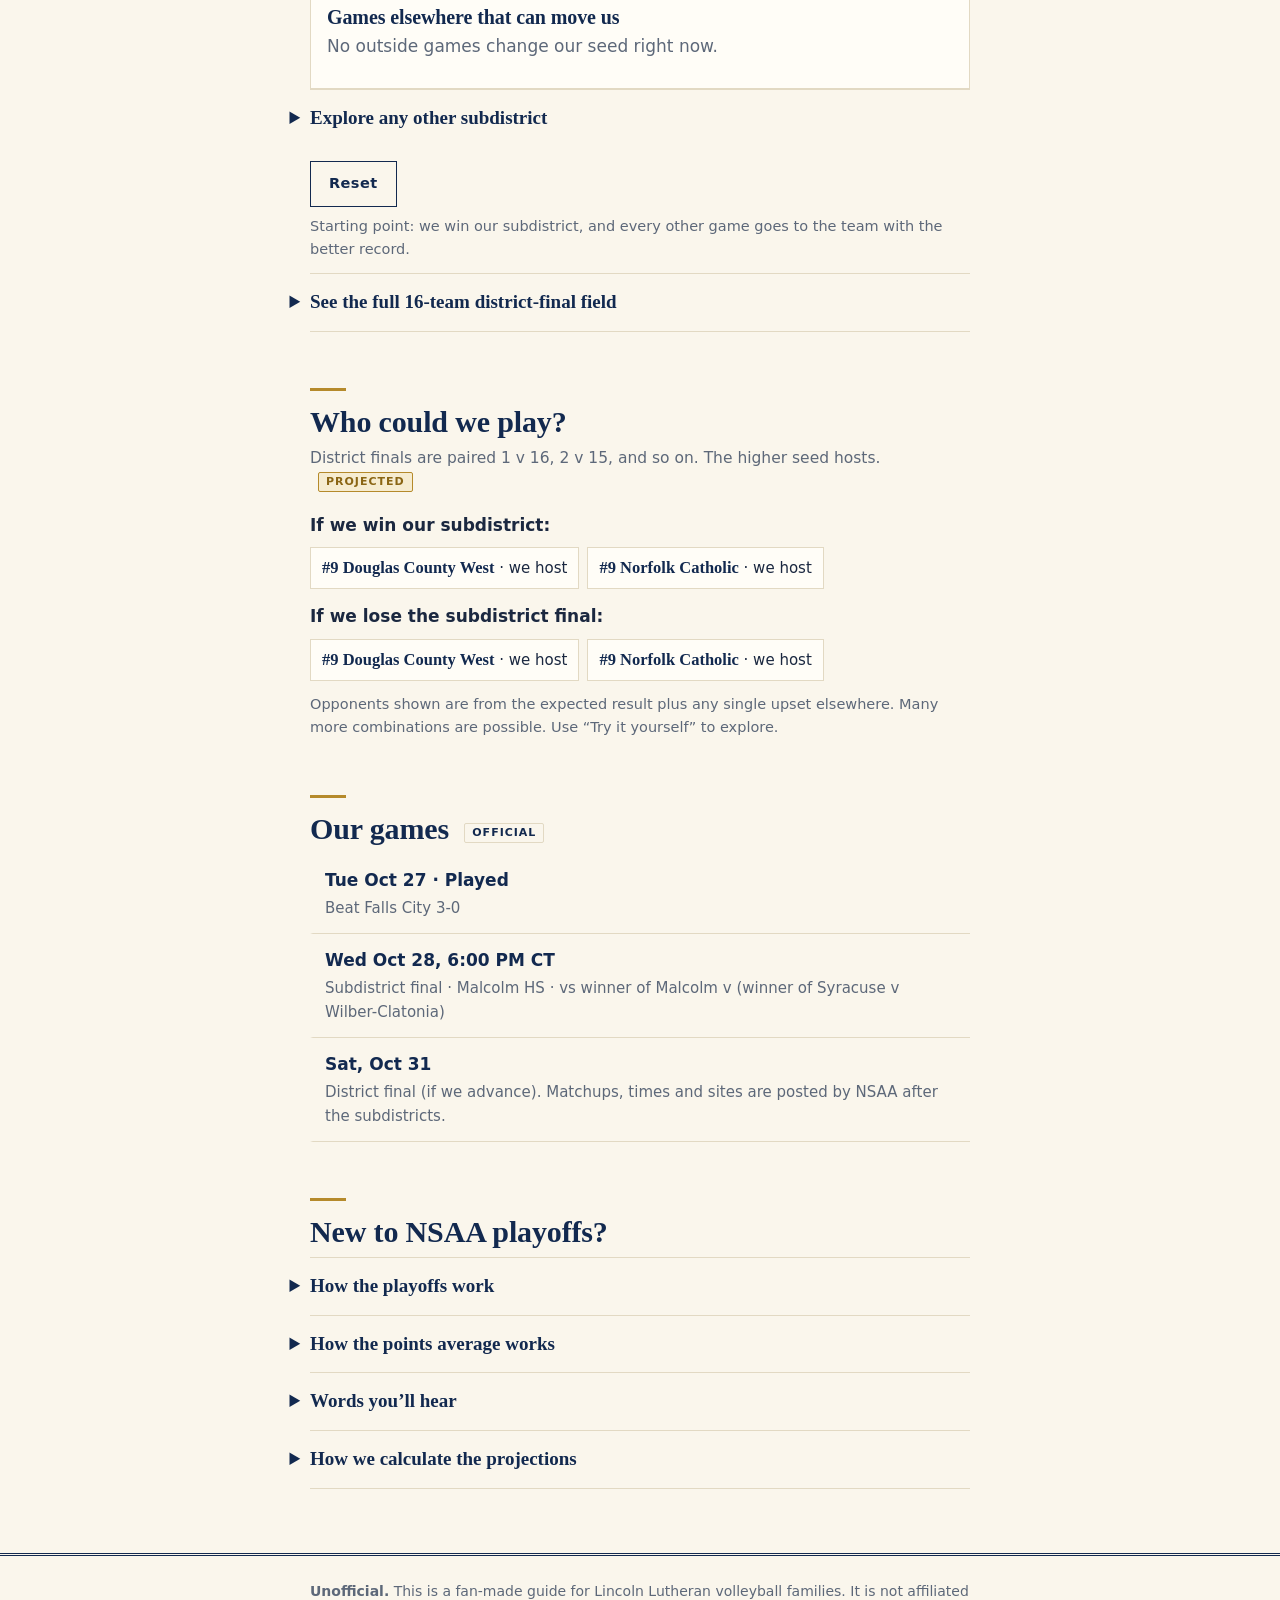
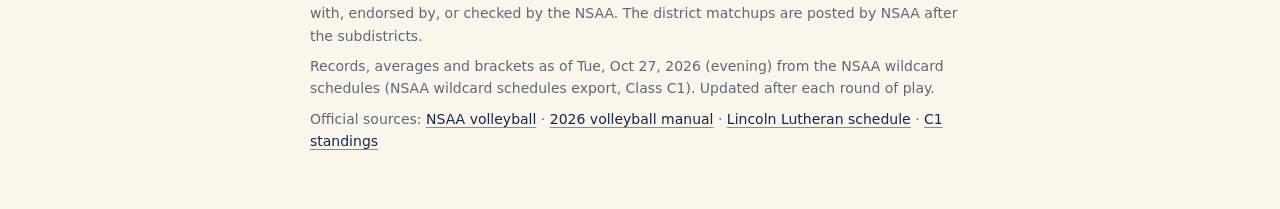
==== commit f21eba21: "Add files via upload" ====
--- a/index.html
+++ b/index.html
@@ -31,6 +31,12 @@
 
 <main class="wrap">
   <noscript><p>This guide needs JavaScript turned on to calculate the scenarios.</p></noscript>
+
+  <section aria-labelledby="h-scen" id="scen-sec" hidden>
+    <h2 id="h-scen">Every way it can go</h2>
+    <p class="sub">All combinations of the games that can still move our home or road status. We start with the one where we win, then the rest from likeliest to least. <span class="chip proj">Projected</span></p>
+    <div id="scen"></div>
+  </section>
 
   <section aria-labelledby="h-line">
     <h2 id="h-line">How close is the line?</h2>
